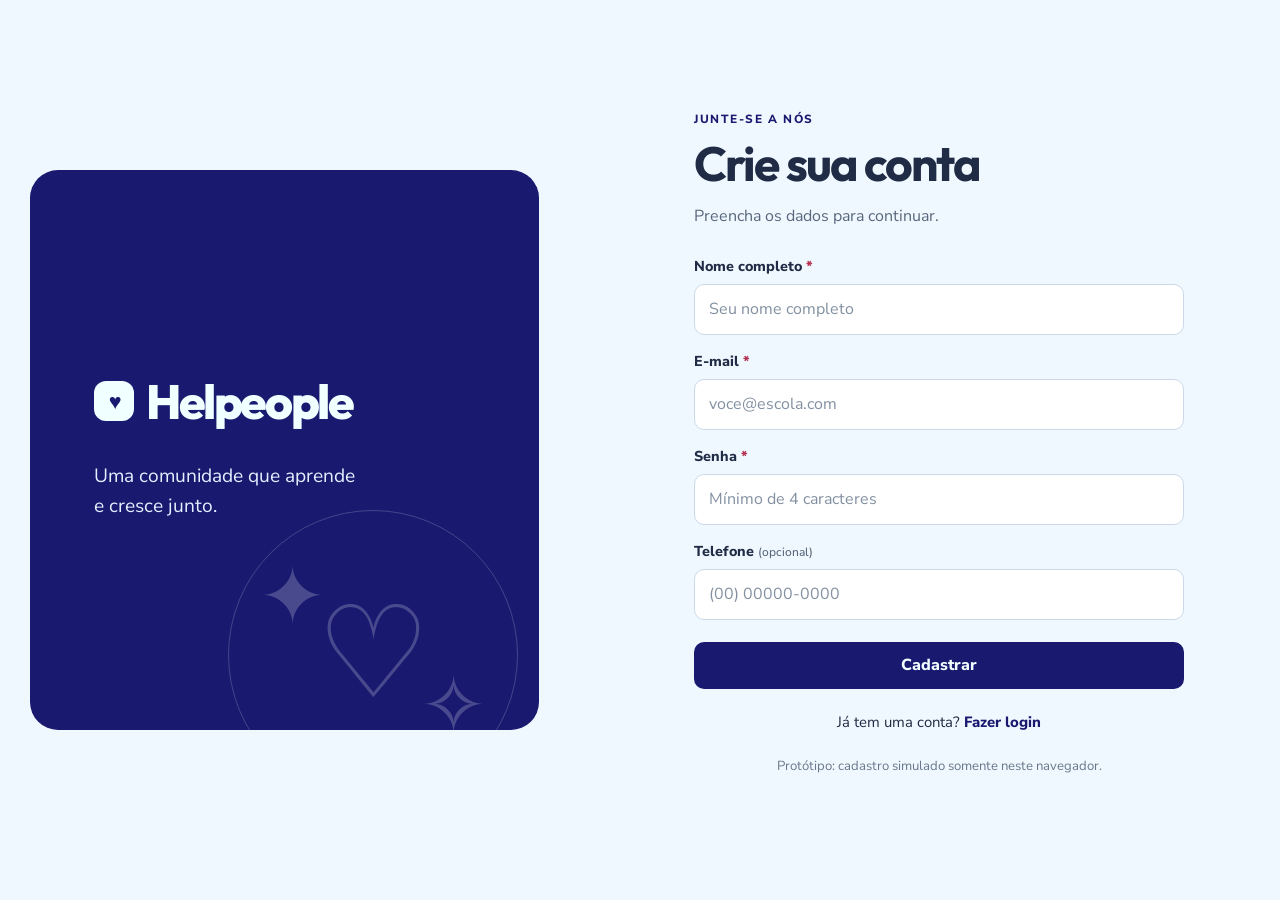
==== cadastro.html @ b9a20969 "tirar da pasta" ====
<!doctype html>
<html lang="pt-BR"><head><meta charset="utf-8"><meta name="viewport" content="width=device-width, initial-scale=1"><title>Cadastro | Helpeople</title><link rel="stylesheet" href="css/style.css"><link rel="stylesheet" href="css/autenticacao.css"></head>
<body class="auth-page"><main class="auth-layout compact">
  <section class="brand-panel"><a class="brand brand-large" href="index.html"><span class="brand-mark">♥</span><span>Helpeople</span></a><p>Uma comunidade que aprende<br>e cresce junto.</p><div class="brand-art" aria-hidden="true"><span>✦</span><span>♡</span><span>✧</span></div></section>
  <section class="auth-card"><a class="brand brand-mobile" href="index.html"><span class="brand-mark">♥</span><span>Helpeople</span></a>
  <p class="eyebrow">JUNTE-SE A NÓS</p><h1>Crie sua conta</h1><p class="muted">Preencha os dados para continuar.</p>
  <form id="register-form">
    <label for="full-name">Nome completo <span>*</span></label><input id="full-name" name="name" autocomplete="name" required placeholder="Seu nome completo">
    <label for="register-email">E-mail <span>*</span></label><input id="register-email" name="email" type="email" autocomplete="email" required placeholder="voce@escola.com">
    <label for="register-password">Senha <span>*</span></label><input id="register-password" name="password" type="password" autocomplete="new-password" minlength="4" required placeholder="Mínimo de 4 caracteres">
    <label for="phone">Telefone <small>(opcional)</small></label><input id="phone" name="phone" type="tel" autocomplete="tel" placeholder="(00) 00000-0000">
    <button class="button primary full" type="submit">Cadastrar</button>
  </form><p class="switch-auth">Já tem uma conta? <a href="login.html">Fazer login</a></p>
  <p class="tiny-note">Protótipo: cadastro simulado somente neste navegador.</p></section>
</main><script src="js/app.js"></script><script src="js/autenticacao.js"></script></body></html>
---- css/style.css ----
@import url('https://fonts.googleapis.com/css2?family=Nunito+Sans:wght@400;500;600;700;800&family=Outfit:wght@500;600;700;800&display=swap');
:root{--blue:#191970;--bg:#f0f8ff;--box:#f0ffff;--ink:#202b45;--muted:#58677c;--line:#d6e4f0;--white:#fff;--radius:14px;--shadow:0 12px 35px rgba(25,25,112,.08);--font-scale:1}
*{box-sizing:border-box}html{scroll-behavior:smooth}body{margin:0;background:var(--bg);color:var(--ink);font-family:'Nunito Sans',sans-serif;font-size:calc(16px * var(--font-scale));line-height:1.55}button,input,textarea{font:inherit}a{color:var(--blue);text-decoration:none}button,a,input{ -webkit-tap-highlight-color:transparent}button{cursor:pointer}h1,h2,h3,p{margin-top:0}h1,h2,h3,.site-title,.brand{font-family:'Outfit','Nunito Sans',sans-serif}h1{font-size:clamp(2rem,4vw,3.1rem);line-height:1.1;letter-spacing:-.04em;margin-bottom:14px}h2{font-size:clamp(1.35rem,2vw,1.75rem);line-height:1.2;margin-bottom:8px}p{margin-bottom:14px}.muted{color:var(--muted)}.eyebrow{color:var(--blue);font-size:.74rem;font-weight:800;letter-spacing:.13em;margin-bottom:9px}.button{display:inline-flex;align-items:center;justify-content:center;gap:8px;min-height:44px;padding:10px 18px;border:1px solid transparent;border-radius:10px;font-weight:800;text-align:center;transition:filter .18s ease,transform .18s ease,box-shadow .18s ease}.button:hover{filter:brightness(1.18);transform:translateY(-1px);box-shadow:0 5px 14px #19197020}.button:focus-visible,a:focus-visible,button:focus-visible,input:focus-visible,textarea:focus-visible{outline:3px solid #6b9dff;outline-offset:3px}.primary{background:var(--blue);color:#f0ffff}.secondary{background:#fff;color:var(--blue);border-color:#cdd9eb}.full{width:100%}.text-button{border:0;background:transparent;color:var(--blue);font-weight:800;padding:10px;border-radius:9px}.text-button:hover{background:#1919700b}.tiny-note,.prototype-note{font-size:.82rem;color:#68778b;margin-top:22px}.sr-only{position:absolute;width:1px;height:1px;padding:0;margin:-1px;overflow:hidden;clip:rect(0,0,0,0);white-space:nowrap;border:0}
.site-header{position:sticky;top:0;z-index:30;background:rgba(240,248,255,.96);backdrop-filter:blur(14px);border-bottom:1px solid var(--line);padding:10px clamp(14px,4vw,48px) 12px}.header-top{height:52px;display:flex;align-items:center;gap:20px;max-width:1400px;margin:auto}.menu-toggle{width:42px;height:42px;border:1px solid transparent;background:transparent;border-radius:12px;display:flex;flex-direction:column;align-items:center;justify-content:center;gap:5px;z-index:51;transition:transform .45s ease,background .2s}.menu-toggle:hover{background:#1919700c}.menu-toggle span{width:21px;height:2px;border-radius:4px;background:var(--blue);transition:transform .35s,opacity .2s}.menu-toggle.is-open{transform:rotate(180deg)}.menu-toggle.is-open span:first-child{transform:translateY(7px) rotate(45deg)}.menu-toggle.is-open span:nth-child(2){opacity:0}.menu-toggle.is-open span:last-child{transform:translateY(-7px) rotate(-45deg)}.header-logo{display:grid;place-items:center;width:40px;height:40px;border-radius:12px;background:var(--blue);color:#f0ffff}.brand-mark{display:inline-grid;place-items:center;font-size:1.25rem;font-weight:800}.site-title{position:absolute;left:50%;transform:translateX(-50%);font-size:clamp(1.45rem,2.5vw,2rem);font-weight:800;letter-spacing:-.06em;color:var(--blue)}.header-spacer{flex:1}.header-search{display:flex;align-items:center;gap:10px;max-width:700px;margin:8px auto 0;padding:0 16px;background:#fff;border:1px solid var(--line);border-radius:12px;height:43px;color:var(--blue)}.header-search input{width:100%;border:0;outline:0;background:transparent;color:var(--ink);font-size:.94rem}.header-search input::placeholder{color:#7a8798}.menu-backdrop{position:fixed;inset:0;z-index:40;background:rgba(17,23,44,.52);opacity:0;transition:opacity .3s}.menu-backdrop.visible{opacity:1}.site-menu{position:fixed;z-index:50;top:0;left:0;width:min(330px,84vw);height:100dvh;padding:100px 18px 24px;background:var(--box);box-shadow:20px 0 50px #10103220;transform:translateX(-110%);transition:transform .4s cubic-bezier(.2,.8,.2,1);display:flex;flex-direction:column;gap:10px}.site-menu.open{transform:translateX(0)}.site-menu a{display:flex;align-items:center;gap:14px;padding:14px;border-radius:12px;color:var(--blue);font-weight:800}.site-menu a:hover{background:#19197010}.menu-icon{width:36px;height:36px;display:grid;place-items:center;background:#19197012;border-radius:10px;font-size:1.25rem}.page-content{width:min(1200px,100% - 40px);margin:0 auto;padding:34px 0 60px}.page-intro{margin-bottom:28px;max-width:720px}.page-intro h1{font-size:clamp(2rem,4vw,2.7rem)}.switch-auth{font-size:.93rem;text-align:center;margin-top:20px}.switch-auth a{font-weight:800}.setting-label{font-size:.84rem;font-weight:800;color:var(--blue)}.setting-row p{margin:4px 0 0;color:var(--muted)}@media(max-width:600px){.site-header{padding:8px 12px 10px}.header-top{gap:10px;height:46px}.header-logo{width:36px;height:36px}.site-title{font-size:1.5rem}.page-content{width:calc(100% - 28px);padding-top:24px}.header-search{height:41px}.button{min-height:43px}}
---- css/autenticacao.css ----
.auth-page{min-height:100vh;background:var(--bg)}.auth-layout{min-height:100vh;display:grid;grid-template-columns:minmax(300px,.9fr) minmax(400px,1.1fr);max-width:1280px;margin:auto;padding:30px;gap:clamp(30px,7vw,100px);align-items:center}.auth-layout.compact{min-height:100vh}.brand-panel{min-height:560px;border-radius:28px;background:var(--blue);color:#f0ffff;padding:clamp(30px,5vw,68px);display:flex;flex-direction:column;justify-content:center;position:relative;overflow:hidden}.brand{display:inline-flex;align-items:center;gap:12px;font-weight:800;letter-spacing:-.05em}.brand-large{font-size:clamp(2rem,4vw,3rem);color:#f0ffff;align-self:flex-start}.brand-mark{width:40px;height:40px;border-radius:12px;background:#f0ffff;color:var(--blue);display:inline-grid;place-items:center;font-size:1.35rem}.brand-panel p{font-size:1.2rem;color:#e3efff;margin-top:24px}.brand-art{position:absolute;right:4%;bottom:-70px;width:290px;height:290px;border:1px solid #ffffff30;border-radius:50%;display:grid;place-items:center;font-size:5rem;color:#ffffff36}.brand-art span:nth-child(1){position:absolute;top:25px;left:30px}.brand-art span:nth-child(2){font-size:8rem}.brand-art span:nth-child(3){position:absolute;right:30px;bottom:30px}.auth-card{width:min(100%,490px);justify-self:center;padding:25px 0}.brand-mobile{display:none}.auth-card h1{font-size:clamp(2.1rem,4vw,3rem)}.auth-card .muted{max-width:430px;margin-bottom:26px}form label{display:block;font-weight:800;font-size:.9rem;margin:15px 0 7px}form label span{color:#b43352}form label small{color:var(--muted);font-weight:500}input,textarea{width:100%;border:1px solid #cbd9e8;border-radius:10px;padding:12px 14px;background:#fff;color:var(--ink);min-height:46px}input::placeholder,textarea::placeholder{color:#8290a1}form .button{margin-top:22px}.auth-card .button+.button{margin-top:12px}.auth-card .tiny-note{text-align:center}.auth-card .switch-auth{margin-top:22px}@media(max-width:760px){.auth-layout{display:flex;flex-direction:column;justify-content:flex-start;gap:12px;padding:22px 20px 36px}.brand-panel{display:none}.brand-mobile{display:inline-flex;font-size:1.8rem;color:var(--blue);margin-bottom:28px}.brand-mobile .brand-mark{background:var(--blue);color:#f0ffff}.auth-card{width:min(100%,470px);padding:18px 0;margin:auto}.auth-card h1{font-size:2.25rem}.auth-card .muted{margin-bottom:20px}}@media(min-width:761px) and (max-height:700px){.auth-layout{padding:20px}.brand-panel{min-height:480px}}
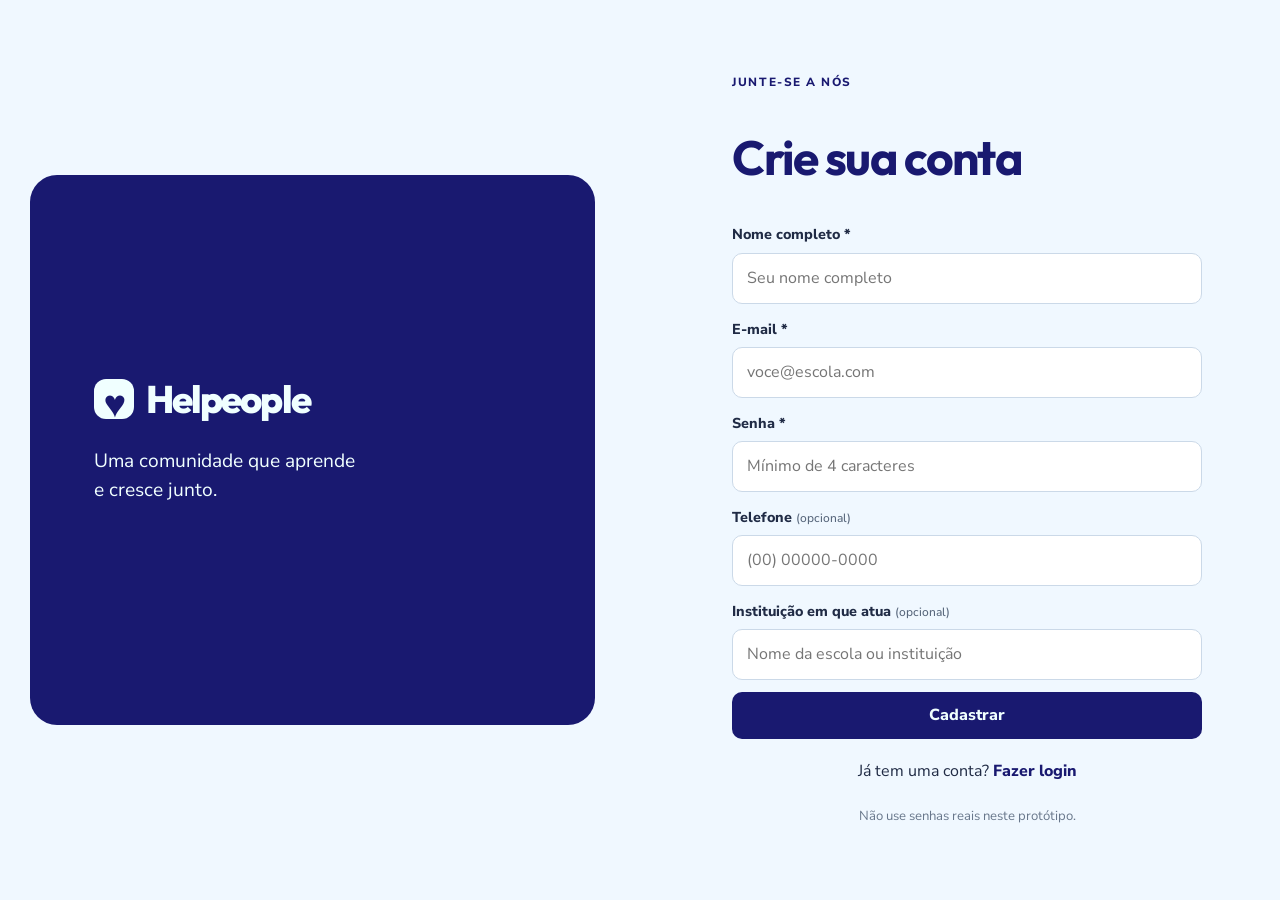
==== commit f0c8a2f7: "modificações base" ====
--- a/cadastro.html
+++ b/cadastro.html
@@ -1,15 +1 @@
-<!doctype html>
-<html lang="pt-BR"><head><meta charset="utf-8"><meta name="viewport" content="width=device-width, initial-scale=1"><title>Cadastro | Helpeople</title><link rel="stylesheet" href="css/style.css"><link rel="stylesheet" href="css/autenticacao.css"></head>
-<body class="auth-page"><main class="auth-layout compact">
-  <section class="brand-panel"><a class="brand brand-large" href="index.html"><span class="brand-mark">♥</span><span>Helpeople</span></a><p>Uma comunidade que aprende<br>e cresce junto.</p><div class="brand-art" aria-hidden="true"><span>✦</span><span>♡</span><span>✧</span></div></section>
-  <section class="auth-card"><a class="brand brand-mobile" href="index.html"><span class="brand-mark">♥</span><span>Helpeople</span></a>
-  <p class="eyebrow">JUNTE-SE A NÓS</p><h1>Crie sua conta</h1><p class="muted">Preencha os dados para continuar.</p>
-  <form id="register-form">
-    <label for="full-name">Nome completo <span>*</span></label><input id="full-name" name="name" autocomplete="name" required placeholder="Seu nome completo">
-    <label for="register-email">E-mail <span>*</span></label><input id="register-email" name="email" type="email" autocomplete="email" required placeholder="voce@escola.com">
-    <label for="register-password">Senha <span>*</span></label><input id="register-password" name="password" type="password" autocomplete="new-password" minlength="4" required placeholder="Mínimo de 4 caracteres">
-    <label for="phone">Telefone <small>(opcional)</small></label><input id="phone" name="phone" type="tel" autocomplete="tel" placeholder="(00) 00000-0000">
-    <button class="button primary full" type="submit">Cadastrar</button>
-  </form><p class="switch-auth">Já tem uma conta? <a href="login.html">Fazer login</a></p>
-  <p class="tiny-note">Protótipo: cadastro simulado somente neste navegador.</p></section>
-</main><script src="js/app.js"></script><script src="js/autenticacao.js"></script></body></html>
+<!doctype html><html lang="pt-BR"><head><meta charset="utf-8"><meta name="viewport" content="width=device-width,initial-scale=1"><title>Cadastro | Helpeople</title><link rel="stylesheet" href="css/style.css"><link rel="stylesheet" href="css/auth.css"></head><body class="auth-page"><main class="auth-layout"><section class="brand-panel"><a class="brand brand-large" href="index.html"><span class="brand-mark">♥</span>Helpeople</a><p>Uma comunidade que aprende<br>e cresce junto.</p></section><section class="auth-card"><a class="brand brand-mobile" href="index.html"><span class="brand-mark">♥</span>Helpeople</a><p class="eyebrow">JUNTE-SE A NÓS</p><h1>Crie sua conta</h1><form id="register-form"><label for="name">Nome completo *</label><input id="name" name="name" required autocomplete="name" placeholder="Seu nome completo"><label for="email">E-mail *</label><input id="email" name="email" type="email" required autocomplete="email" placeholder="voce@escola.com"><label for="password">Senha *</label><input id="password" name="password" type="password" minlength="4" required autocomplete="new-password" placeholder="Mínimo de 4 caracteres"><label for="phone">Telefone <small>(opcional)</small></label><input id="phone" name="phone" type="tel" autocomplete="tel" placeholder="(00) 00000-0000"><label for="institution">Instituição em que atua <small>(opcional)</small></label><input id="institution" name="institution" placeholder="Nome da escola ou instituição"><button class="button primary full" type="submit">Cadastrar</button></form><p class="switch-auth">Já tem uma conta? <a href="login.html">Fazer login</a></p><p class="tiny-note">Não use senhas reais neste protótipo.</p></section></main><script src="js/auth.js"></script></body></html>
--- a/css/style.css
+++ b/css/style.css
@@ -1,4 +1,2 @@
-@import url('https://fonts.googleapis.com/css2?family=Nunito+Sans:wght@400;500;600;700;800&family=Outfit:wght@500;600;700;800&display=swap');
-:root{--blue:#191970;--bg:#f0f8ff;--box:#f0ffff;--ink:#202b45;--muted:#58677c;--line:#d6e4f0;--white:#fff;--radius:14px;--shadow:0 12px 35px rgba(25,25,112,.08);--font-scale:1}
-*{box-sizing:border-box}html{scroll-behavior:smooth}body{margin:0;background:var(--bg);color:var(--ink);font-family:'Nunito Sans',sans-serif;font-size:calc(16px * var(--font-scale));line-height:1.55}button,input,textarea{font:inherit}a{color:var(--blue);text-decoration:none}button,a,input{ -webkit-tap-highlight-color:transparent}button{cursor:pointer}h1,h2,h3,p{margin-top:0}h1,h2,h3,.site-title,.brand{font-family:'Outfit','Nunito Sans',sans-serif}h1{font-size:clamp(2rem,4vw,3.1rem);line-height:1.1;letter-spacing:-.04em;margin-bottom:14px}h2{font-size:clamp(1.35rem,2vw,1.75rem);line-height:1.2;margin-bottom:8px}p{margin-bottom:14px}.muted{color:var(--muted)}.eyebrow{color:var(--blue);font-size:.74rem;font-weight:800;letter-spacing:.13em;margin-bottom:9px}.button{display:inline-flex;align-items:center;justify-content:center;gap:8px;min-height:44px;padding:10px 18px;border:1px solid transparent;border-radius:10px;font-weight:800;text-align:center;transition:filter .18s ease,transform .18s ease,box-shadow .18s ease}.button:hover{filter:brightness(1.18);transform:translateY(-1px);box-shadow:0 5px 14px #19197020}.button:focus-visible,a:focus-visible,button:focus-visible,input:focus-visible,textarea:focus-visible{outline:3px solid #6b9dff;outline-offset:3px}.primary{background:var(--blue);color:#f0ffff}.secondary{background:#fff;color:var(--blue);border-color:#cdd9eb}.full{width:100%}.text-button{border:0;background:transparent;color:var(--blue);font-weight:800;padding:10px;border-radius:9px}.text-button:hover{background:#1919700b}.tiny-note,.prototype-note{font-size:.82rem;color:#68778b;margin-top:22px}.sr-only{position:absolute;width:1px;height:1px;padding:0;margin:-1px;overflow:hidden;clip:rect(0,0,0,0);white-space:nowrap;border:0}
-.site-header{position:sticky;top:0;z-index:30;background:rgba(240,248,255,.96);backdrop-filter:blur(14px);border-bottom:1px solid var(--line);padding:10px clamp(14px,4vw,48px) 12px}.header-top{height:52px;display:flex;align-items:center;gap:20px;max-width:1400px;margin:auto}.menu-toggle{width:42px;height:42px;border:1px solid transparent;background:transparent;border-radius:12px;display:flex;flex-direction:column;align-items:center;justify-content:center;gap:5px;z-index:51;transition:transform .45s ease,background .2s}.menu-toggle:hover{background:#1919700c}.menu-toggle span{width:21px;height:2px;border-radius:4px;background:var(--blue);transition:transform .35s,opacity .2s}.menu-toggle.is-open{transform:rotate(180deg)}.menu-toggle.is-open span:first-child{transform:translateY(7px) rotate(45deg)}.menu-toggle.is-open span:nth-child(2){opacity:0}.menu-toggle.is-open span:last-child{transform:translateY(-7px) rotate(-45deg)}.header-logo{display:grid;place-items:center;width:40px;height:40px;border-radius:12px;background:var(--blue);color:#f0ffff}.brand-mark{display:inline-grid;place-items:center;font-size:1.25rem;font-weight:800}.site-title{position:absolute;left:50%;transform:translateX(-50%);font-size:clamp(1.45rem,2.5vw,2rem);font-weight:800;letter-spacing:-.06em;color:var(--blue)}.header-spacer{flex:1}.header-search{display:flex;align-items:center;gap:10px;max-width:700px;margin:8px auto 0;padding:0 16px;background:#fff;border:1px solid var(--line);border-radius:12px;height:43px;color:var(--blue)}.header-search input{width:100%;border:0;outline:0;background:transparent;color:var(--ink);font-size:.94rem}.header-search input::placeholder{color:#7a8798}.menu-backdrop{position:fixed;inset:0;z-index:40;background:rgba(17,23,44,.52);opacity:0;transition:opacity .3s}.menu-backdrop.visible{opacity:1}.site-menu{position:fixed;z-index:50;top:0;left:0;width:min(330px,84vw);height:100dvh;padding:100px 18px 24px;background:var(--box);box-shadow:20px 0 50px #10103220;transform:translateX(-110%);transition:transform .4s cubic-bezier(.2,.8,.2,1);display:flex;flex-direction:column;gap:10px}.site-menu.open{transform:translateX(0)}.site-menu a{display:flex;align-items:center;gap:14px;padding:14px;border-radius:12px;color:var(--blue);font-weight:800}.site-menu a:hover{background:#19197010}.menu-icon{width:36px;height:36px;display:grid;place-items:center;background:#19197012;border-radius:10px;font-size:1.25rem}.page-content{width:min(1200px,100% - 40px);margin:0 auto;padding:34px 0 60px}.page-intro{margin-bottom:28px;max-width:720px}.page-intro h1{font-size:clamp(2rem,4vw,2.7rem)}.switch-auth{font-size:.93rem;text-align:center;margin-top:20px}.switch-auth a{font-weight:800}.setting-label{font-size:.84rem;font-weight:800;color:var(--blue)}.setting-row p{margin:4px 0 0;color:var(--muted)}@media(max-width:600px){.site-header{padding:8px 12px 10px}.header-top{gap:10px;height:46px}.header-logo{width:36px;height:36px}.site-title{font-size:1.5rem}.page-content{width:calc(100% - 28px);padding-top:24px}.header-search{height:41px}.button{min-height:43px}}
+@import url('https://fonts.googleapis.com/css2?family=Nunito+Sans:wght@400;600;700;800&family=Outfit:wght@500;600;700;800&display=swap');
+:root{--blue:#191970;--bg:#f0f8ff;--box:#f0ffff;--ink:#202b45;--muted:#58677c;--line:#d6e4f0;--font-scale:1}*{box-sizing:border-box}body{margin:0;background:var(--bg);color:var(--ink);font:calc(16px * var(--font-scale)) 'Nunito Sans',sans-serif;line-height:1.55}h1,h2,h3,.site-title,.brand{font-family:Outfit,sans-serif}h1{font-size:clamp(2rem,4vw,3rem);line-height:1.1;letter-spacing:-.035em}h2{font-size:1.4rem;line-height:1.2}a{color:var(--blue);text-decoration:none}button,input,textarea,select{font:inherit}input,textarea,select{width:100%;border:1px solid #cbd9e8;border-radius:10px;padding:12px 14px;background:white;color:var(--ink);min-height:44px}textarea{resize:vertical}label{display:block;font-weight:800;font-size:.9rem;margin:14px 0 7px}label small{font-weight:500;color:var(--muted)}.button{display:inline-flex;align-items:center;justify-content:center;min-height:44px;padding:10px 18px;border:1px solid transparent;border-radius:10px;font-weight:800;text-align:center;cursor:pointer;transition:filter .18s,transform .18s,box-shadow .18s}.button:hover{filter:brightness(1.18);transform:translateY(-1px);box-shadow:0 5px 14px #19197020}.primary{background:var(--blue);color:#f0ffff}.secondary{background:white;color:var(--blue);border-color:#cdd9eb}.full{width:100%}.muted{color:var(--muted)}.eyebrow{font-size:.74rem;font-weight:800;letter-spacing:.13em;color:var(--blue);margin-bottom:8px}.tiny-note,.prototype-note{font-size:.82rem;color:#68778b;margin-top:22px}.site-header{position:sticky;top:0;z-index:30;background:#f0f8fff2;backdrop-filter:blur(14px);border-bottom:1px solid var(--line);padding:8px clamp(12px,4vw,48px) 12px}.header-top{height:48px;display:flex;align-items:center;gap:16px;max-width:1400px;margin:auto}.menu-toggle{width:42px;height:42px;border:0;background:transparent;border-radius:10px;display:flex;flex-direction:column;align-items:center;justify-content:center;gap:5px;z-index:51;transition:transform .4s}.menu-toggle span{width:21px;height:2px;background:var(--blue);transition:.3s}.menu-toggle.is-open{transform:rotate(180deg)}.menu-toggle.is-open span:first-child{transform:translateY(7px) rotate(45deg)}.menu-toggle.is-open span:nth-child(2){opacity:0}.menu-toggle.is-open span:last-child{transform:translateY(-7px) rotate(-45deg)}.header-logo{width:38px;height:38px;display:grid;place-items:center;border-radius:11px;background:var(--blue);color:#f0ffff}.site-title{position:absolute;left:50%;transform:translateX(-50%);font-size:clamp(1.4rem,2.5vw,2rem);font-weight:800;letter-spacing:-.05em}.header-search{display:flex;align-items:center;gap:10px;max-width:700px;margin:8px auto 0;padding:0 14px;background:white;border:1px solid var(--line);border-radius:11px;height:42px;color:var(--blue)}.header-search input{border:0;outline:0;background:transparent;min-height:0}.menu-backdrop{position:fixed;inset:0;z-index:40;background:#11172c85;opacity:0;transition:opacity .3s}.menu-backdrop.visible{opacity:1}.site-menu{position:fixed;z-index:50;top:0;left:0;width:min(320px,84vw);height:100dvh;padding:95px 18px 24px;background:var(--box);box-shadow:20px 0 50px #10103220;transform:translateX(-110%);transition:transform .38s;display:flex;flex-direction:column;gap:10px}.site-menu.open{transform:translateX(0)}.site-menu a{padding:14px;border-radius:12px;font-weight:800}.site-menu a:hover{background:#19197010}.page-content{width:min(1200px,calc(100% - 40px));margin:auto;padding:32px 0 60px}.welcome-block{padding:clamp(24px,4vw,44px);border-radius:22px;background:linear-gradient(120deg,#e2efff,#f0ffff);border:1px solid #dce9f6;margin-bottom:34px}.welcome-block h1{max-width:760px;color:var(--blue)}.welcome-block p:not(.eyebrow){max-width:680px;color:var(--muted)}.content-section{margin:32px 0 38px}.section-heading{display:flex;align-items:center;justify-content:space-between;gap:12px;margin-bottom:15px}.section-heading h2{margin:0;color:var(--blue)}.content-row{display:grid;grid-template-columns:repeat(3,minmax(0,1fr));gap:17px}.content-card{display:flex;flex-direction:column;min-width:0;min-height:235px;background:var(--box);border:1px solid var(--line);border-radius:16px;overflow:hidden;color:var(--ink);transition:transform .2s,box-shadow .2s}.content-card:hover{transform:translateY(-3px);box-shadow:0 12px 35px #19197014}.card-art{height:110px;display:grid;place-items:center;background:linear-gradient(135deg,#d9e7ff,#efffff);font-size:3rem;color:var(--blue)}.card-body{padding:15px;display:flex;flex:1;flex-direction:column;gap:6px}.card-tag{font-size:.7rem;letter-spacing:.08em;color:var(--blue);font-weight:800;text-transform:uppercase}.card-body h3{font-size:1.1rem;line-height:1.25;margin:0;color:var(--blue)}.card-body p{font-size:.9rem;color:var(--muted);margin:0}.card-link{font-size:.85rem;font-weight:800;margin-top:auto;padding-top:10px}.quick-links{display:grid;grid-template-columns:repeat(2,minmax(0,1fr));gap:16px;margin-top:40px}.quick-links a{display:grid;grid-template-columns:48px 1fr;column-gap:14px;align-items:center;padding:20px;background:var(--box);border:1px solid var(--line);border-radius:16px}.quick-links span{grid-row:span 2;width:48px;height:48px;display:grid;place-items:center;border-radius:12px;background:var(--blue);color:#f0ffff;font-size:1.5rem}.quick-links strong{color:var(--blue)}.quick-links small{color:var(--muted)}.page-intro{max-width:760px;margin-bottom:25px}.page-intro h1{margin-bottom:10px}.back-link{display:inline-block;font-weight:800;margin-bottom:18px}.profile-card,.compose-card,.preferences-card,.answers-panel{padding:24px;background:white;border:1px solid var(--line);border-radius:18px;margin-bottom:22px}.profile-card{display:flex;align-items:center;gap:18px}.profile-avatar{width:76px;height:76px;flex:0 0 76px;display:grid;place-items:center;border-radius:50%;background:var(--blue);color:#f0ffff;font-size:2rem;background-size:cover;background-position:center}.profile-main{flex:1;min-width:0}.profile-main h2{margin:0;color:var(--blue)}.profile-main p{margin:4px 0;color:var(--muted);overflow-wrap:anywhere}.settings-list{background:white;border:1px solid var(--line);border-radius:18px;overflow:hidden}.setting-row,.preference-row{display:flex;align-items:center;justify-content:space-between;gap:18px;padding:19px 23px;border-bottom:1px solid var(--line)}.setting-row:last-child,.preference-row:last-child{border-bottom:0}.setting-row p{margin:4px 0 0;color:var(--muted);overflow-wrap:anywhere}.setting-label{font-size:.84rem;font-weight:800;color:var(--blue)}.file-button{cursor:pointer}.dialog-close{position:absolute;right:12px;top:8px;border:0;background:none;font-size:1.8rem;color:var(--muted)}dialog{width:min(440px,calc(100% - 28px));border:1px solid var(--line);border-radius:18px;padding:28px;box-shadow:0 25px 90px #0b123544}dialog::backdrop{background:#10172b80}.dialog-actions{display:flex;justify-content:flex-end;gap:10px;margin-top:20px}.preferences-card{padding:0}.preference-row h2{font-size:1.1rem;color:var(--blue);margin:0 0 5px}.preference-row p{margin:0;color:var(--muted);max-width:650px;font-size:.92rem}.button-group{display:flex;gap:8px}.mono-mode{filter:grayscale(1)}.filter-bar{max-width:480px;margin-bottom:22px}.catalog-grid{display:grid;grid-template-columns:repeat(3,minmax(0,1fr));gap:17px}.post-list{display:grid;gap:14px}.post-card,.catalog-card{padding:20px;background:var(--box);border:1px solid var(--line);border-radius:16px}.post-card h3,.catalog-card h3{margin:8px 0;color:var(--blue)}.post-card p,.catalog-card p{color:var(--muted)}.post-meta{display:flex;flex-wrap:wrap;gap:7px}.post-meta span{font-size:.76rem;font-weight:800;color:var(--blue);background:#19197010;padding:4px 9px;border-radius:99px}.article-page{max-width:900px}.article-card{padding:clamp(22px,4vw,40px);background:var(--box);border:1px solid var(--line);border-radius:22px}.article-art{display:grid;place-items:center;height:180px;background:linear-gradient(135deg,#dbe8ff,#f5ffff);border-radius:15px;font-size:5rem;color:var(--blue);margin-bottom:24px}.article-card h1{color:var(--blue)}.article-meta{display:flex;gap:8px;flex-wrap:wrap;margin-bottom:14px}.article-meta span{padding:5px 10px;border-radius:99px;background:#19197010;color:var(--blue);font-size:.78rem;font-weight:800}.article-body{font-size:1.02rem;line-height:1.8}.article-body h2{font-size:1.2rem;color:var(--blue);margin-top:24px}.article-body li{margin:7px 0}.answer-card{padding:15px;background:var(--box);border:1px solid var(--line);border-radius:12px;margin:10px 0}.answer-card p{margin:0}.answer-source{font-size:.75rem;font-weight:800;color:var(--blue);margin-bottom:6px!important}.answers-panel h2{color:var(--blue)}#answer-form{margin-top:22px;border-top:1px solid var(--line);padding-top:18px}#answer-form button{margin-top:12px}button:focus-visible,a:focus-visible,input:focus-visible,textarea:focus-visible,select:focus-visible{outline:3px solid #6b9dff;outline-offset:3px}@media(max-width:760px){.page-content{width:calc(100% - 28px);padding-top:23px}.site-header{padding:7px 12px 10px}.header-top{height:44px;gap:10px}.header-logo{width:35px;height:35px}.site-title{font-size:1.45rem}.header-search{height:40px}.content-row{display:flex;overflow-x:auto;gap:13px;padding:2px 2px 13px;scroll-snap-type:x mandatory}.content-card{flex:0 0 min(78vw,290px);scroll-snap-align:start}.catalog-grid{grid-template-columns:repeat(2,minmax(0,1fr))}.quick-links{grid-template-columns:1fr}.welcome-block{padding:24px 20px}.profile-card{flex-wrap:wrap;padding:18px}.file-button{width:100%}.setting-row,.preference-row{padding:16px;gap:10px}.setting-row .button{padding:8px 11px}.section-heading{align-items:flex-start}.article-art{height:145px}.dialog-actions{flex-direction:column-reverse}.dialog-actions .button{width:100%}}@media(max-width:480px){.catalog-grid{grid-template-columns:1fr}.profile-avatar{width:62px;height:62px;flex-basis:62px}.content-section{margin:27px 0}.compose-card,.answers-panel{padding:18px}}
--- a/css/auth.css
+++ b/css/auth.css
@@ -0,0 +1 @@
+.auth-page{min-height:100vh}.auth-layout{min-height:100vh;display:grid;grid-template-columns:1fr 1fr;gap:clamp(30px,7vw,95px);align-items:center;max-width:1280px;margin:auto;padding:30px}.brand-panel{min-height:550px;border-radius:27px;background:var(--blue);color:#f0ffff;padding:clamp(30px,5vw,65px);display:flex;flex-direction:column;justify-content:center}.brand{display:inline-flex;align-items:center;gap:12px;font:800 2.4rem Outfit,sans-serif;letter-spacing:-.05em}.brand-large{color:#f0ffff;align-self:flex-start}.brand-mark{width:40px;height:40px;border-radius:12px;background:#f0ffff;color:var(--blue);display:inline-grid;place-items:center}.brand-panel p{font-size:1.2rem;margin-top:24px}.brand-mobile{display:none}.auth-card{width:min(100%,470px);justify-self:center}.auth-card h1{font-size:clamp(2.1rem,4vw,3rem);color:var(--blue)}.auth-card .button{margin-top:12px}.switch-auth{margin-top:20px;text-align:center}.switch-auth a{font-weight:800}.auth-card .tiny-note{text-align:center}@media(max-width:760px){.auth-layout{display:flex;flex-direction:column;justify-content:flex-start;padding:22px 20px 36px}.brand-panel{display:none}.brand-mobile{display:inline-flex;font-size:1.8rem;color:var(--blue);margin-bottom:28px}.brand-mobile .brand-mark{background:var(--blue);color:#f0ffff}.auth-card{width:min(100%,470px);margin:auto}.auth-card h1{font-size:2.2rem}}
